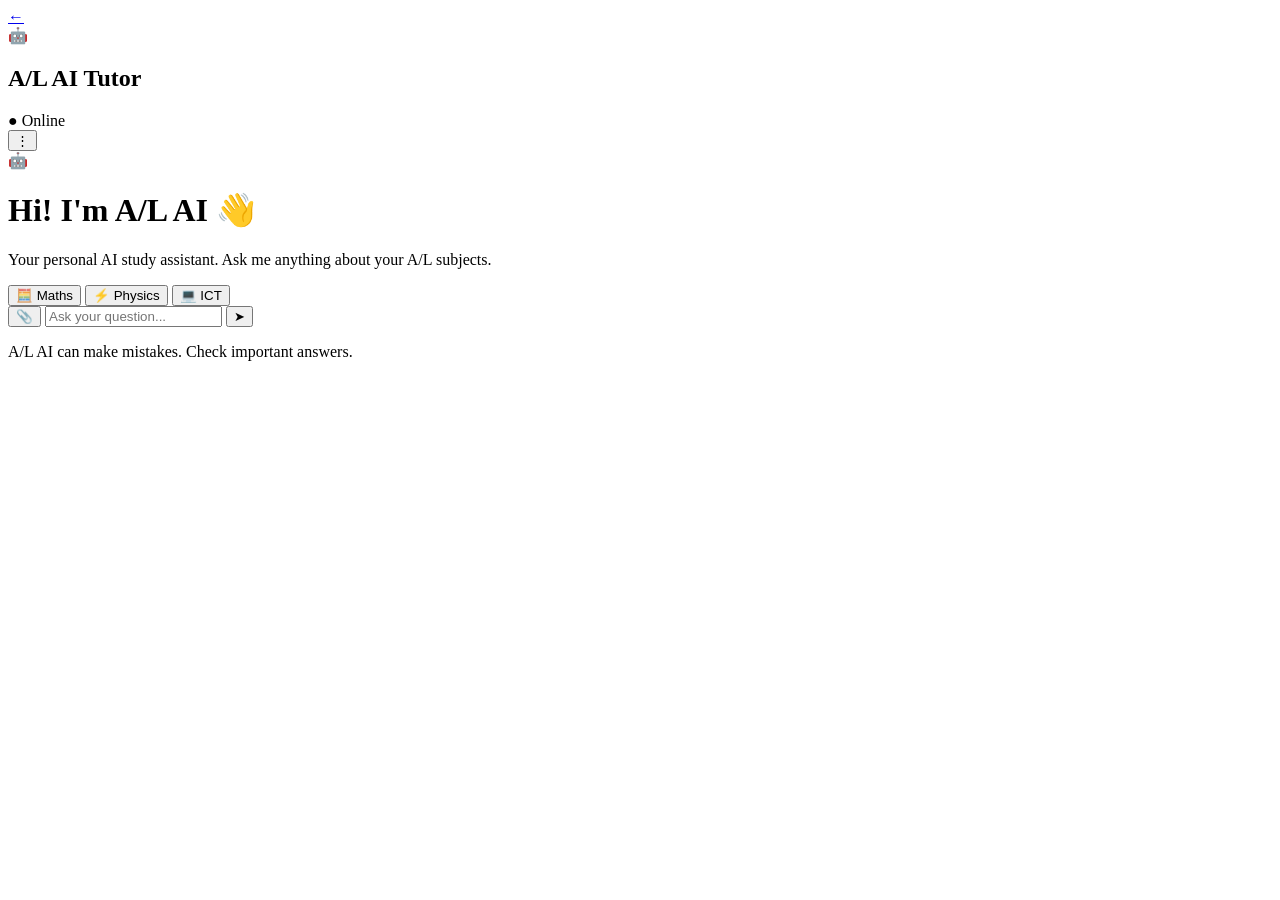
==== chat.html @ 95362d5f "Add chat.html for A/L AI Tutor interface This file contains the structure and layout for the A/L AI " ====
<!DOCTYPE html>
<html lang="en">

<head>
    <meta charset="UTF-8">

    <meta name="viewport"
          content="width=device-width, initial-scale=1.0">

    <title>A/L AI Tutor</title>

    <link rel="stylesheet" href="chat.css">
</head>


<body>

    <!-- Header -->

    <header class="chat-header">

        <a href="index.html" class="back-btn">
            ←
        </a>

        <div class="chat-logo">

            <div class="bot-icon">
                🤖
            </div>

            <div>
                <h2>A/L AI Tutor</h2>
                <span>● Online</span>
            </div>

        </div>

        <button class="menu-btn">
            ⋮
        </button>

    </header>



    <!-- Chat Area -->

    <main class="chat-container">

        <div class="welcome">

            <div class="big-bot">
                🤖
            </div>

            <h1>
                Hi! I'm A/L AI 👋
            </h1>

            <p>
                Your personal AI study assistant.
                Ask me anything about your A/L subjects.
            </p>


            <!-- Quick Subjects -->

            <div class="quick-buttons">

                <button onclick="quickQuestion('Combined Mathematics')">
                    🧮 Maths
                </button>

                <button onclick="quickQuestion('Physics')">
                    ⚡ Physics
                </button>

                <button onclick="quickQuestion('ICT')">
                    💻 ICT
                </button>

            </div>

        </div>


        <!-- Messages appear here -->

        <div id="messages"></div>

    </main>



    <!-- Input Area -->

    <footer class="input-area">

        <div class="input-box">

            <button class="attach-btn">
                📎
            </button>

            <input
                type="text"
                id="questionInput"
                placeholder="Ask your question..."
                autocomplete="off"
            >

            <button
                class="send-btn"
                onclick="sendQuestion()"
            >
                ➤
            </button>

        </div>

        <p class="disclaimer">
            A/L AI can make mistakes. Check important answers.
        </p>

    </footer>


    <script src="chat.js"></script>

</body>

</html>
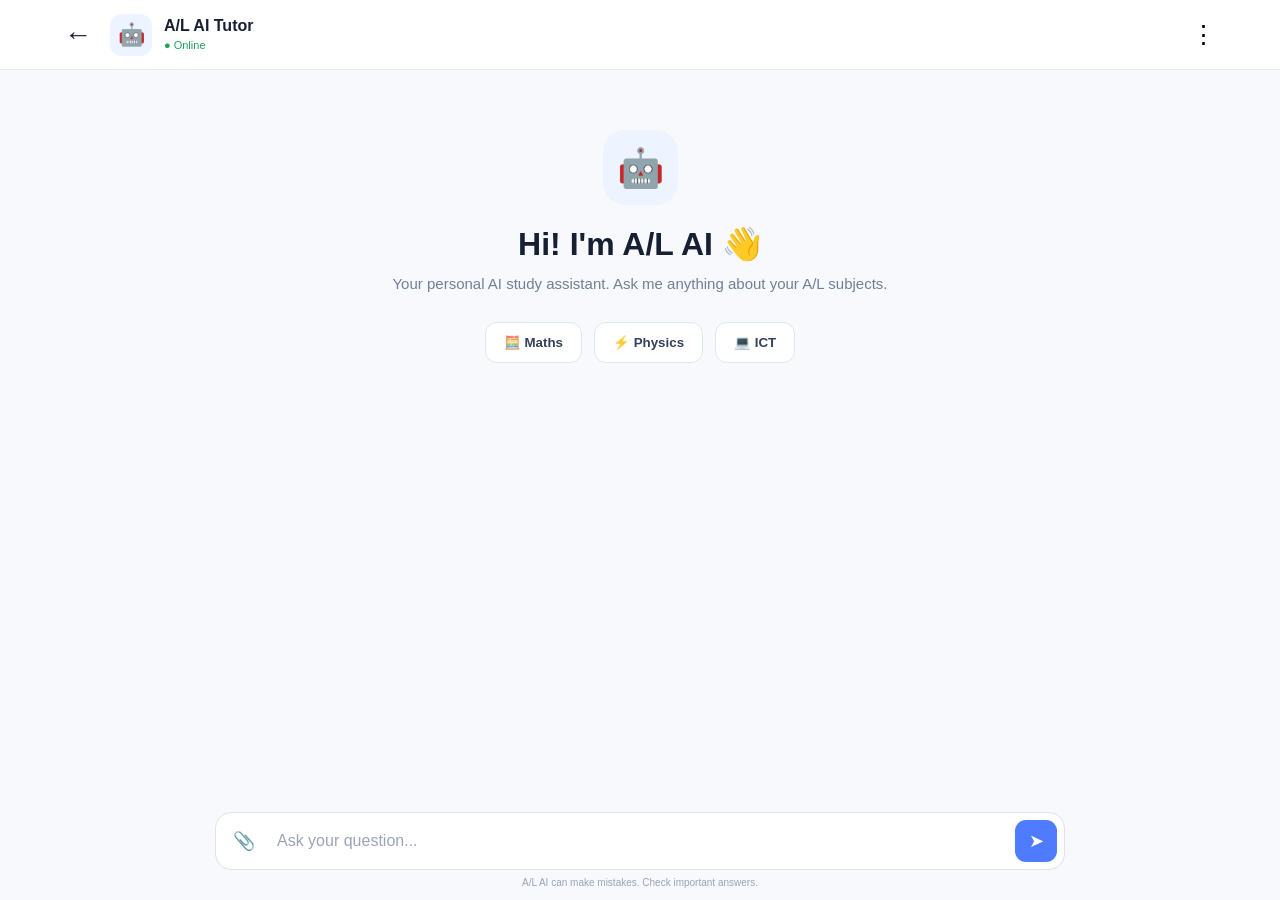
==== commit 580ec45e: "Add chat.html for A/L AI Tutor interface This file contains the HTML structure for the A/L AI Tutor " ====
--- a/chat.html
+++ b/chat.html
@@ -1,133 +1,107 @@
 <!DOCTYPE html>
 <html lang="en">
-
 <head>
     <meta charset="UTF-8">
-
-    <meta name="viewport"
-          content="width=device-width, initial-scale=1.0">
+    <meta name="viewport" content="width=device-width, initial-scale=1.0">
 
     <title>A/L AI Tutor</title>
 
     <link rel="stylesheet" href="chat.css">
 </head>
 
-
 <body>
 
-    <!-- Header -->
+<header class="chat-header">
 
-    <header class="chat-header">
+    <a href="index.html" class="back-btn">←</a>
 
-        <a href="index.html" class="back-btn">
-            ←
-        </a>
+    <div class="chat-logo">
+        <div class="bot-icon">🤖</div>
 
-        <div class="chat-logo">
+        <div>
+            <h2>A/L AI Tutor</h2>
+            <span>● Online</span>
+        </div>
+    </div>
 
-            <div class="bot-icon">
-                🤖
-            </div>
+    <button class="menu-btn">⋮</button>
 
-            <div>
-                <h2>A/L AI Tutor</h2>
-                <span>● Online</span>
-            </div>
-
-        </div>
-
-        <button class="menu-btn">
-            ⋮
-        </button>
-
-    </header>
+</header>
 
 
+<main class="chat-container">
 
-    <!-- Chat Area -->
+    <div class="welcome" id="welcome">
 
-    <main class="chat-container">
+        <div class="big-bot">🤖</div>
 
-        <div class="welcome">
+        <h1>Hi! I'm A/L AI 👋</h1>
 
-            <div class="big-bot">
-                🤖
-            </div>
+        <p>
+            Your personal AI study assistant.
+            Ask me anything about your A/L subjects.
+        </p>
 
-            <h1>
-                Hi! I'm A/L AI 👋
-            </h1>
+        <div class="quick-buttons">
 
-            <p>
-                Your personal AI study assistant.
-                Ask me anything about your A/L subjects.
-            </p>
-
-
-            <!-- Quick Subjects -->
-
-            <div class="quick-buttons">
-
-                <button onclick="quickQuestion('Combined Mathematics')">
-                    🧮 Maths
-                </button>
-
-                <button onclick="quickQuestion('Physics')">
-                    ⚡ Physics
-                </button>
-
-                <button onclick="quickQuestion('ICT')">
-                    💻 ICT
-                </button>
-
-            </div>
-
-        </div>
-
-
-        <!-- Messages appear here -->
-
-        <div id="messages"></div>
-
-    </main>
-
-
-
-    <!-- Input Area -->
-
-    <footer class="input-area">
-
-        <div class="input-box">
-
-            <button class="attach-btn">
-                📎
+            <button type="button" onclick="quickQuestion('Combined Mathematics')">
+                🧮 Maths
             </button>
 
-            <input
-                type="text"
-                id="questionInput"
-                placeholder="Ask your question..."
-                autocomplete="off"
-            >
+            <button type="button" onclick="quickQuestion('Physics')">
+                ⚡ Physics
+            </button>
 
-            <button
-                class="send-btn"
-                onclick="sendQuestion()"
-            >
-                ➤
+            <button type="button" onclick="quickQuestion('ICT')">
+                💻 ICT
             </button>
 
         </div>
 
-        <p class="disclaimer">
-            A/L AI can make mistakes. Check important answers.
-        </p>
-
-    </footer>
+    </div>
 
 
-    <script src="chat.js"></script>
+    <div id="messages"></div>
+
+</main>
+
+
+<footer class="input-area">
+
+    <div class="input-box">
+
+        <button
+            type="button"
+            class="attach-btn"
+            onclick="showComingSoon()">
+            📎
+        </button>
+
+        <input
+            id="questionInput"
+            type="text"
+            placeholder="Ask your question..."
+            autocomplete="off"
+            inputmode="text"
+        >
+
+        <button
+            type="button"
+            class="send-btn"
+            onclick="sendQuestion()">
+            ➤
+        </button>
+
+    </div>
+
+    <p class="disclaimer">
+        A/L AI can make mistakes. Check important answers.
+    </p>
+
+</footer>
+
+
+<script src="chat.js"></script>
 
 </body>
-
 </html>
--- a/chat.css
+++ b/chat.css
@@ -0,0 +1,406 @@
+* {
+    margin: 0;
+    padding: 0;
+    box-sizing: border-box;
+}
+
+body {
+    font-family: Arial, Helvetica, sans-serif;
+    background: #f7f9fc;
+    color: #172033;
+    min-height: 100vh;
+}
+
+
+/* =========================
+   HEADER
+========================= */
+
+.chat-header {
+    height: 70px;
+    background: white;
+    border-bottom: 1px solid #e5eaf2;
+
+    display: flex;
+    align-items: center;
+
+    padding: 0 5%;
+
+    position: sticky;
+    top: 0;
+    z-index: 100;
+}
+
+.back-btn {
+    text-decoration: none;
+    color: #172033;
+
+    font-size: 28px;
+
+    margin-right: 18px;
+}
+
+.chat-logo {
+    display: flex;
+    align-items: center;
+    gap: 12px;
+}
+
+.bot-icon {
+    width: 42px;
+    height: 42px;
+
+    background: #edf3ff;
+
+    border-radius: 12px;
+
+    display: flex;
+    align-items: center;
+    justify-content: center;
+
+    font-size: 22px;
+}
+
+.chat-logo h2 {
+    font-size: 16px;
+}
+
+.chat-logo span {
+    color: #20a45a;
+    font-size: 11px;
+}
+
+.menu-btn {
+    margin-left: auto;
+
+    border: none;
+    background: transparent;
+
+    font-size: 25px;
+
+    cursor: pointer;
+}
+
+
+/* =========================
+   CHAT CONTAINER
+========================= */
+
+.chat-container {
+    max-width: 850px;
+
+    margin: auto;
+
+    padding: 60px 20px 160px;
+
+    min-height: calc(100vh - 70px);
+}
+
+
+/* =========================
+   WELCOME
+========================= */
+
+.welcome {
+    text-align: center;
+
+    max-width: 600px;
+
+    margin: auto;
+}
+
+.big-bot {
+    width: 75px;
+    height: 75px;
+
+    margin: auto;
+    margin-bottom: 20px;
+
+    background: #edf3ff;
+
+    border-radius: 22px;
+
+    display: flex;
+    align-items: center;
+    justify-content: center;
+
+    font-size: 38px;
+}
+
+.welcome h1 {
+    font-size: 32px;
+
+    margin-bottom: 12px;
+}
+
+.welcome p {
+    color: #718096;
+
+    font-size: 15px;
+
+    max-width: 500px;
+
+    margin: auto;
+}
+
+
+/* =========================
+   QUICK BUTTONS
+========================= */
+
+.quick-buttons {
+    display: flex;
+
+    justify-content: center;
+
+    gap: 12px;
+
+    flex-wrap: wrap;
+
+    margin-top: 30px;
+}
+
+.quick-buttons button {
+    border: 1px solid #dfe6f0;
+
+    background: white;
+
+    padding: 12px 18px;
+
+    border-radius: 12px;
+
+    cursor: pointer;
+
+    font-weight: 600;
+
+    color: #34415a;
+
+    transition: 0.2s;
+}
+
+.quick-buttons button:hover {
+    background: #edf3ff;
+
+    border-color: #cddcff;
+}
+
+
+/* =========================
+   MESSAGES
+========================= */
+
+#messages {
+    margin-top: 45px;
+
+    display: flex;
+
+    flex-direction: column;
+
+    gap: 15px;
+}
+
+.message {
+    padding: 14px 17px;
+
+    border-radius: 16px;
+
+    max-width: 75%;
+
+    font-size: 15px;
+
+    line-height: 1.5;
+}
+
+.user-message-chat {
+    align-self: flex-end;
+
+    background: #4f7cff;
+
+    color: white;
+
+    border-bottom-right-radius: 5px;
+}
+
+.ai-message-chat {
+    align-self: flex-start;
+
+    background: white;
+
+    border: 1px solid #e4e9f1;
+
+    border-bottom-left-radius: 5px;
+}
+
+
+/* =========================
+   INPUT
+========================= */
+
+.input-area {
+    position: fixed;
+
+    bottom: 0;
+    left: 0;
+    right: 0;
+
+    background: rgba(247, 249, 252, 0.95);
+
+    padding: 15px 20px 12px;
+
+    backdrop-filter: blur(10px);
+}
+
+.input-box {
+    max-width: 850px;
+
+    margin: auto;
+
+    background: white;
+
+    border: 1px solid #dce3ed;
+
+    border-radius: 16px;
+
+    display: flex;
+
+    align-items: center;
+
+    padding: 7px;
+}
+
+.input-box input {
+    flex: 1;
+
+    border: none;
+
+    outline: none;
+
+    font-size: 15px;
+
+    padding: 12px;
+}
+
+.attach-btn,
+.send-btn {
+    width: 42px;
+    height: 42px;
+
+    border: none;
+
+    border-radius: 11px;
+
+    cursor: pointer;
+
+    font-size: 18px;
+}
+
+.attach-btn {
+    background: transparent;
+}
+
+.send-btn {
+    background: #4f7cff;
+
+    color: white;
+}
+
+.disclaimer {
+    text-align: center;
+
+    font-size: 10px;
+
+    color: #9aa4b5;
+
+    margin-top: 7px;
+}
+
+
+/* =========================
+   MOBILE
+========================= */
+
+@media (max-width: 600px) {
+
+    .chat-header {
+        padding: 0 15px;
+    }
+
+    .chat-container {
+        padding: 45px 15px 150px;
+    }
+
+    .welcome h1 {
+        font-size: 27px;
+    }
+
+    .welcome p {
+        font-size: 14px;
+    }
+
+    .message {
+        max-width: 88%;
+        font-size: 14px;
+    }
+
+    .input-area {
+        padding-left: 10px;
+        padding-right: 10px;
+    }
+
+}
+/* =========================
+   FIXED CHAT INPUT
+========================= */
+
+.input-area {
+    position: fixed;
+    bottom: 0;
+    left: 0;
+    right: 0;
+
+    z-index: 9999;
+
+    pointer-events: auto;
+}
+
+.input-box {
+    position: relative;
+    z-index: 10000;
+
+    width: 100%;
+
+    display: flex;
+    align-items: center;
+
+    pointer-events: auto;
+}
+
+.input-box input {
+    display: block;
+
+    width: 100%;
+    min-width: 0;
+
+    flex: 1;
+
+    border: none;
+    outline: none;
+
+    background: transparent;
+
+    color: #172033;
+
+    font-size: 16px;
+
+    padding: 12px;
+
+    pointer-events: auto;
+    user-select: text;
+    -webkit-user-select: text;
+
+    z-index: 10001;
+}
+
+.input-box input::placeholder {
+    color: #9aa4b5;
+}
